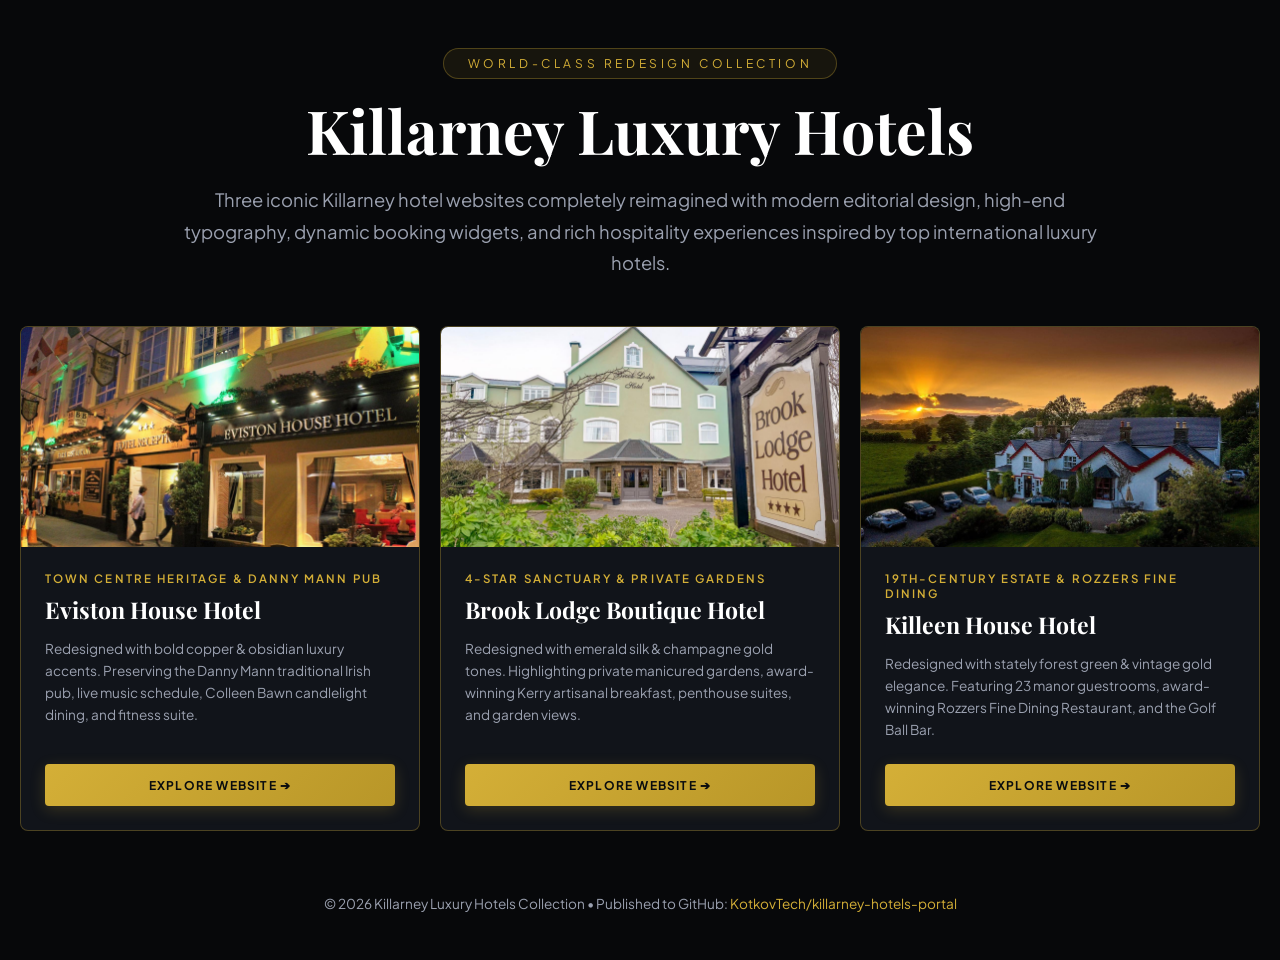
==== index.html @ adcd4626 "Master Portal - Full physical files release v1785739842541" ====
<!DOCTYPE html>
<html lang="en">
<head>
  <meta charset="UTF-8">
  <meta name="viewport" content="width=device-width, initial-scale=1.0, maximum-scale=1.0, user-scalable=no">
  <meta http-equiv="Cache-Control" content="no-cache, no-store, must-revalidate">
  <meta http-equiv="Pragma" content="no-cache">
  <meta http-equiv="Expires" content="0">
  <title>Killarney Luxury Hotels Collection | World-Class Redesign Portal</title>
  
  <link rel="preconnect" href="https://fonts.googleapis.com">
  <link rel="preconnect" href="https://fonts.gstatic.com" crossorigin>
  <link href="https://fonts.googleapis.com/css2?family=Playfair+Display:ital,wght@0,400..900;1,400..900&family=Plus+Jakarta+Sans:wght@300;400;500;600;700&display=swap" rel="stylesheet">
  
  <style>
    :root {
      --bg-dark: #07080A;
      --bg-card: #11141A;
      --accent-gold: #D4AF37;
      --accent-gold-hover: #F3E5AB;
      --text-main: #F5F6F8;
      --text-muted: #9BA1B0;
      --border-gold: rgba(212, 175, 55, 0.3);
    }

    * { box-sizing: border-box; margin: 0; padding: 0; }
    html, body { 
      overflow-x: hidden; 
      width: 100%; 
      max-width: 100vw; 
      position: relative; 
      -webkit-text-size-adjust: 100%;
    }
    body { 
      font-family: 'Plus Jakarta Sans', sans-serif; 
      background-color: var(--bg-dark); 
      color: var(--text-main); 
      min-height: 100vh; 
      padding: 3rem 1.25rem; 
    }

    .header { text-align: center; max-width: 950px; margin: 0 auto 3rem auto; }
    .header-badge { 
      color: var(--accent-gold); 
      font-size: 0.75rem; 
      letter-spacing: 0.3em; 
      text-transform: uppercase; 
      margin-bottom: 1rem; 
      display: inline-block; 
      background: rgba(212,175,55,0.08);
      border: 1px solid var(--border-gold);
      padding: 0.45rem 1.5rem;
      border-radius: 50px;
    }
    .header-title { 
      font-family: 'Playfair Display', serif; 
      font-size: clamp(2rem, 5.5vw, 3.8rem); 
      color: #FFF; 
      margin-bottom: 1.2rem; 
      line-height: 1.15;
    }
    .header-desc { 
      font-size: clamp(0.95rem, 1.8vw, 1.15rem); 
      color: var(--text-muted); 
      line-height: 1.7; 
    }

    .grid-container {
      max-width: 1400px;
      margin: 0 auto;
      width: 100%;
    }
    
    /* Desktop / Laptop / Tablet (>= 768px):
       STRICTLY 3 HORIZONTAL COLUMNS (1fr 1fr 1fr) */
    @media (min-width: 768px) {
      .grid { 
        display: grid !important; 
        grid-template-columns: 1fr 1fr 1fr !important; 
        gap: 1.25rem !important; 
        width: 100% !important;
      }
    }

    /* Mobile Phones (< 768px):
       STRICTLY 1 VERTICAL COLUMN */
    @media (max-width: 767px) {
      .grid { 
        display: grid !important; 
        grid-template-columns: 1fr !important; 
        gap: 1.5rem !important; 
        width: 100% !important;
      }
    }
    
    .card { 
      background: var(--bg-card); 
      border: 1px solid var(--border-gold); 
      border-radius: 8px; 
      overflow: hidden; 
      transition: all 0.4s cubic-bezier(0.16, 1, 0.3, 1); 
      display: flex; 
      flex-direction: column;
      height: 100%;
    }
    .card:hover { 
      transform: translateY(-8px); 
      box-shadow: 0 20px 45px rgba(212, 175, 55, 0.2); 
      border-color: var(--accent-gold); 
    }

    .card-img-wrapper {
      height: 220px;
      width: 100%;
      overflow: hidden;
      position: relative;
    }
    .card-img { 
      height: 100%; 
      width: 100%; 
      object-fit: cover; 
      display: block;
      transition: transform 0.5s ease;
    }
    .card:hover .card-img {
      transform: scale(1.06);
    }
    .card-body { 
      padding: 1.5rem; 
      flex: 1; 
      display: flex; 
      flex-direction: column; 
      justify-content: space-between; 
    }
    .card-tag { 
      color: var(--accent-gold); 
      font-size: 0.72rem; 
      letter-spacing: 0.18em; 
      text-transform: uppercase; 
      margin-bottom: 0.6rem; 
      display: block; 
      font-weight: 600;
    }
    .card-title { 
      font-family: 'Playfair Display', serif; 
      font-size: clamp(1.3rem, 1.8vw, 1.85rem); 
      color: #FFF; 
      margin-bottom: 0.85rem; 
      line-height: 1.25;
    }
    .card-text { 
      color: var(--text-muted); 
      font-size: 0.85rem; 
      margin-bottom: 1.5rem; 
      line-height: 1.6; 
    }

    .btn-group { display: flex; gap: 0.75rem; width: 100%; }
    .btn-launch { 
      width: 100%; 
      background: linear-gradient(135deg, var(--accent-gold) 0%, #B89628 100%); 
      color: #0A0C0E; 
      text-align: center; 
      padding: 0.85rem 1rem; 
      border-radius: 4px; 
      font-weight: 700; 
      text-transform: uppercase; 
      letter-spacing: 0.1em; 
      font-size: 0.75rem; 
      text-decoration: none; 
      transition: all 0.3s ease; 
      display: block;
      box-shadow: 0 4px 15px rgba(212, 175, 55, 0.2);
    }
    .btn-launch:hover { 
      background: linear-gradient(135deg, var(--accent-gold-hover) 0%, var(--accent-gold) 100%); 
      box-shadow: 0 6px 20px rgba(212, 175, 55, 0.35);
    }

    footer { text-align: center; margin-top: 4rem; color: var(--text-muted); font-size: 0.85rem; }
    footer a { color: var(--accent-gold); text-decoration: none; }
    footer a:hover { text-decoration: underline; }
  </style>
</head>
<body>

  <div class="header">
    <span class="header-badge">WORLD-CLASS REDESIGN COLLECTION</span>
    <h1 class="header-title">Killarney Luxury Hotels</h1>
    <p class="header-desc">Three iconic Killarney hotel websites completely reimagined with modern editorial design, high-end typography, dynamic booking widgets, and rich hospitality experiences inspired by top international luxury hotels.</p>
  </div>

  <div class="grid-container">
    <div class="grid">
      <!-- Hotel 1 -->
      <div class="card">
        <div class="card-img-wrapper">
          <img src="./assets/eviston_facade.jpg?v=1785713199686" alt="Eviston House Hotel Building Facade" class="card-img">
        </div>
        <div class="card-body">
          <div>
            <span class="card-tag">Town Centre Heritage & Danny Mann Pub</span>
            <h2 class="card-title">Eviston House Hotel</h2>
            <p class="card-text">Redesigned with bold copper & obsidian luxury accents. Preserving the Danny Mann traditional Irish pub, live music schedule, Colleen Bawn candlelight dining, and fitness suite.</p>
          </div>
          <div class="btn-group">
            <a href="./eviston-house/index.html" class="btn-launch">Explore Website ➔</a>
          </div>
        </div>
      </div>

      <!-- Hotel 2 -->
      <div class="card">
        <div class="card-img-wrapper">
          <img src="./assets/brook_facade.jpg?v=1785713199686" alt="Brook Lodge Hotel Manor Facade" class="card-img">
        </div>
        <div class="card-body">
          <div>
            <span class="card-tag">4-Star Sanctuary & Private Gardens</span>
            <h2 class="card-title">Brook Lodge Boutique Hotel</h2>
            <p class="card-text">Redesigned with emerald silk & champagne gold tones. Highlighting private manicured gardens, award-winning Kerry artisanal breakfast, penthouse suites, and garden views.</p>
          </div>
          <div class="btn-group">
            <a href="./brook-lodge/index.html" class="btn-launch">Explore Website ➔</a>
          </div>
        </div>
      </div>

      <!-- Hotel 3 -->
      <div class="card">
        <div class="card-img-wrapper">
          <img src="./assets/killeen_golden_sunset_manor_2026.jpg?v=1785713199686_golden" alt="Killeen House Hotel Golden Sunset Manor Facade" class="card-img">
        </div>
        <div class="card-body">
          <div>
            <span class="card-tag">19th-Century Estate & Rozzers Fine Dining</span>
            <h2 class="card-title">Killeen House Hotel</h2>
            <p class="card-text">Redesigned with stately forest green & vintage gold elegance. Featuring 23 manor guestrooms, award-winning Rozzers Fine Dining Restaurant, and the Golf Ball Bar.</p>
          </div>
          <div class="btn-group">
            <a href="./killeen-house/index.html" class="btn-launch">Explore Website ➔</a>
          </div>
        </div>
      </div>
    </div>
  </div>

  <footer>
    <p>© 2026 Killarney Luxury Hotels Collection • Published to GitHub: <a href="https://github.com/KotkovTech/killarney-hotels-portal" target="_blank">KotkovTech/killarney-hotels-portal</a></p>
  </footer>

</body>
</html>
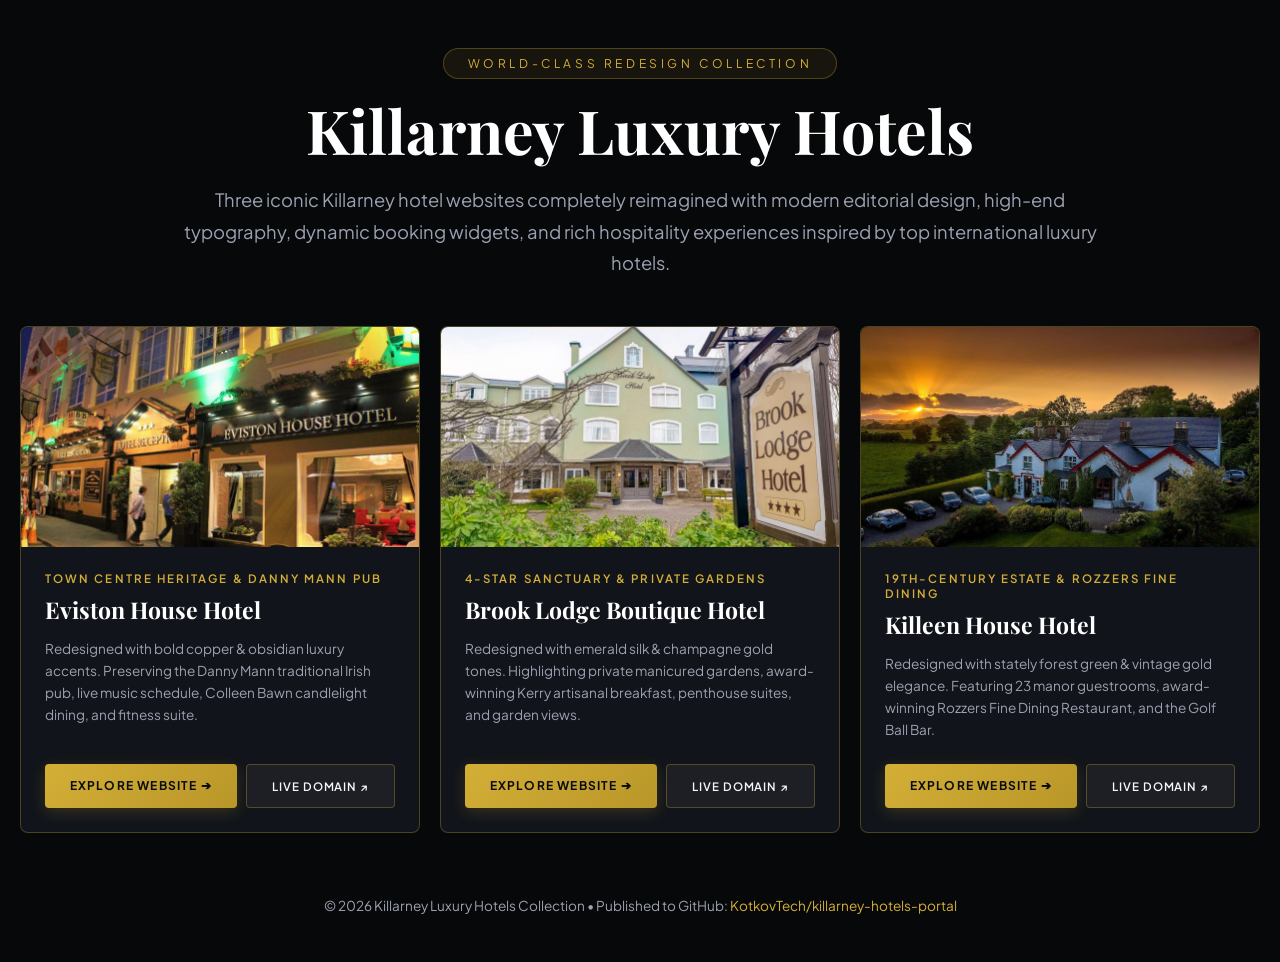
==== commit 17bf13ac: "Master Portal - All physical laptop files release 20260803_laptop_fresh" ====
--- a/index.html
+++ b/index.html
@@ -155,7 +155,50 @@
       line-height: 1.6; 
     }
 
-    .btn-group { display: flex; gap: 0.75rem; width: 100%; }
+    
+    .btn-group { display: flex; gap: 0.6rem; width: 100%; }
+    .btn-launch { 
+      flex: 1.3;
+      background: linear-gradient(135deg, var(--accent-gold) 0%, #B89628 100%); 
+      color: #0A0C0E; 
+      text-align: center; 
+      padding: 0.85rem 0.75rem; 
+      border-radius: 4px; 
+      font-weight: 700; 
+      text-transform: uppercase; 
+      letter-spacing: 0.08em; 
+      font-size: 0.72rem; 
+      text-decoration: none; 
+      transition: all 0.3s ease; 
+      display: block;
+      box-shadow: 0 4px 15px rgba(212, 175, 55, 0.2);
+    }
+    .btn-launch:hover { 
+      background: linear-gradient(135deg, var(--accent-gold-hover) 0%, var(--accent-gold) 100%); 
+      box-shadow: 0 6px 20px rgba(212, 175, 55, 0.35);
+    }
+    .btn-secondary {
+      flex: 1;
+      background: rgba(255, 255, 255, 0.05);
+      border: 1px solid var(--border-gold);
+      color: var(--text-main);
+      text-align: center;
+      padding: 0.85rem 0.75rem;
+      border-radius: 4px;
+      font-weight: 600;
+      text-transform: uppercase;
+      letter-spacing: 0.08em;
+      font-size: 0.72rem;
+      text-decoration: none;
+      transition: all 0.3s ease;
+      display: block;
+    }
+    .btn-secondary:hover {
+      background: rgba(212, 175, 55, 0.15);
+      border-color: var(--accent-gold);
+      color: var(--accent-gold);
+    }
+
     .btn-launch { 
       width: 100%; 
       background: linear-gradient(135deg, var(--accent-gold) 0%, #B89628 100%); 
@@ -205,6 +248,7 @@
           </div>
           <div class="btn-group">
             <a href="./eviston-house/index.html" class="btn-launch">Explore Website ➔</a>
+            <a href="https://kotkovtech.github.io/eviston-house-hotel/" target="_blank" class="btn-secondary">Live Domain ↗</a>
           </div>
         </div>
       </div>
@@ -222,6 +266,7 @@
           </div>
           <div class="btn-group">
             <a href="./brook-lodge/index.html" class="btn-launch">Explore Website ➔</a>
+            <a href="https://kotkovtech.github.io/brook-lodge-hotel/" target="_blank" class="btn-secondary">Live Domain ↗</a>
           </div>
         </div>
       </div>
@@ -239,6 +284,7 @@
           </div>
           <div class="btn-group">
             <a href="./killeen-house/index.html" class="btn-launch">Explore Website ➔</a>
+            <a href="https://kotkovtech.github.io/killeen-house-hotel/" target="_blank" class="btn-secondary">Live Domain ↗</a>
           </div>
         </div>
       </div>
